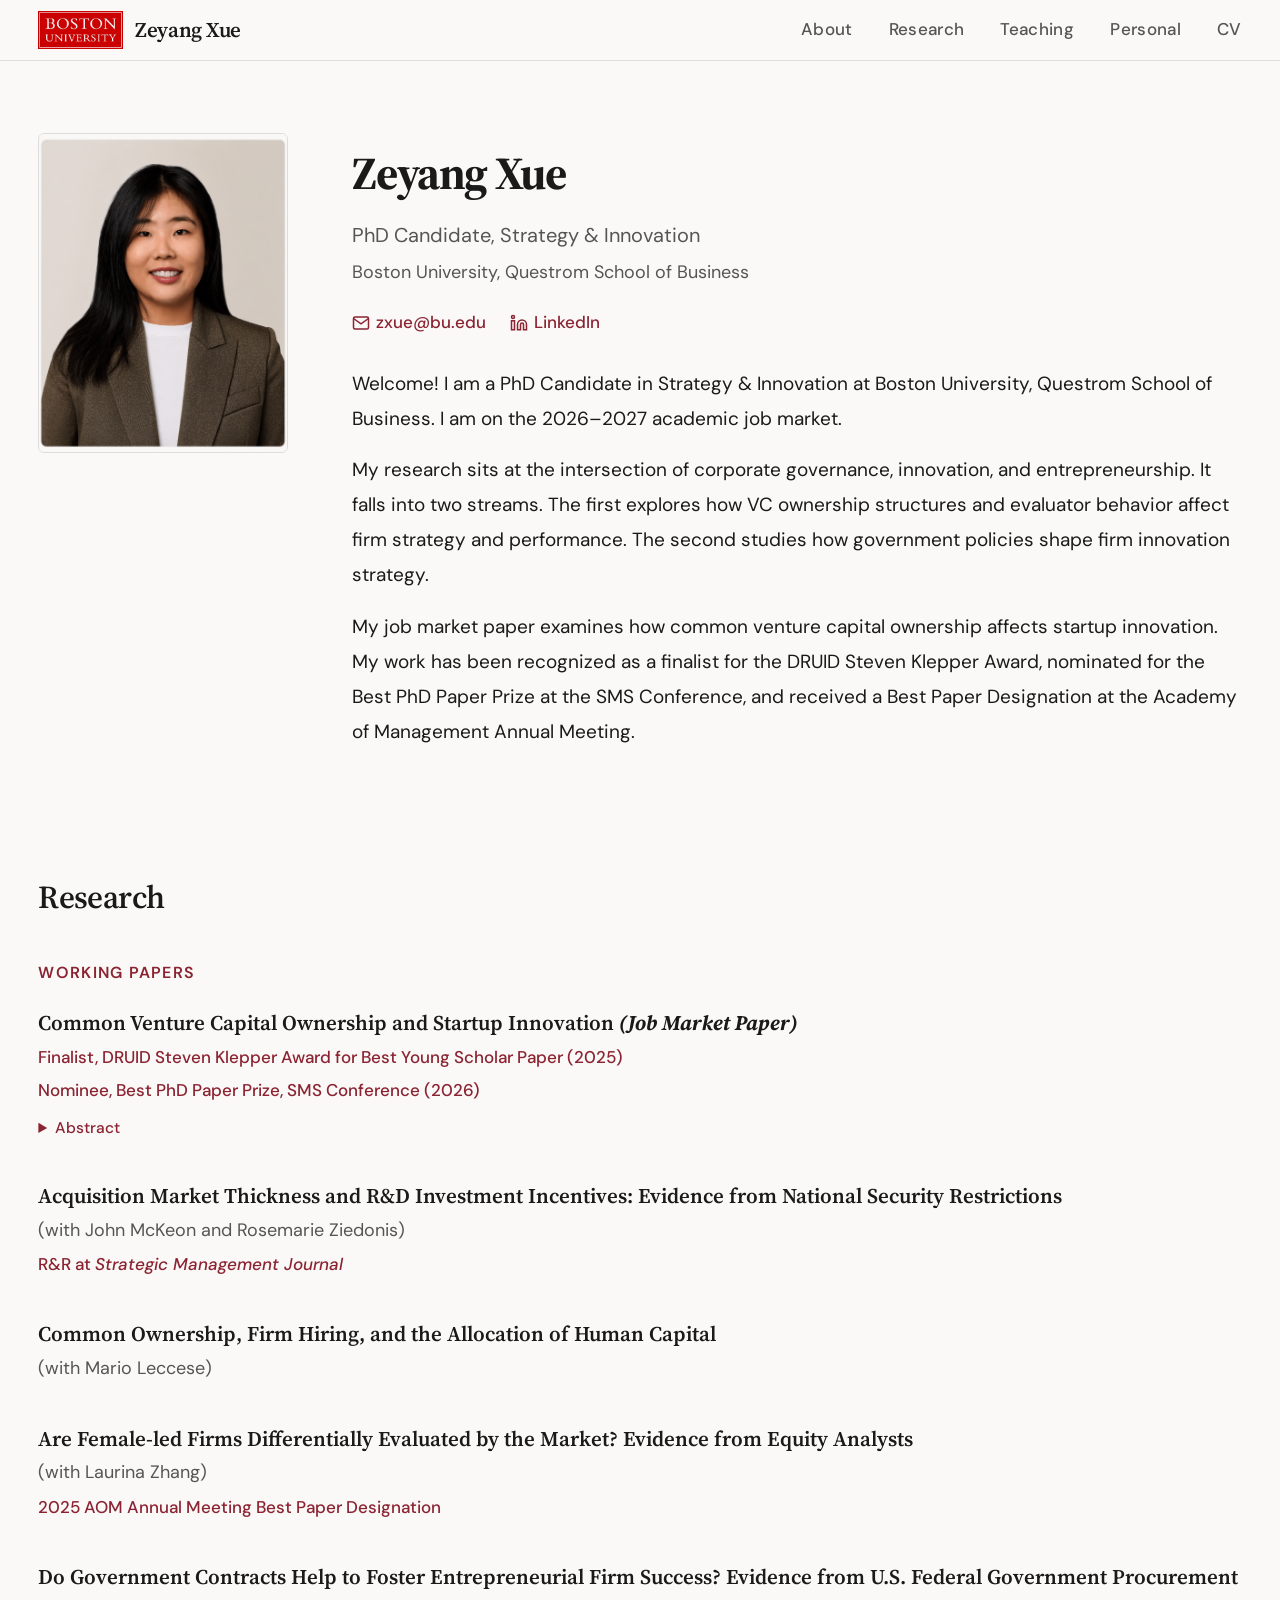
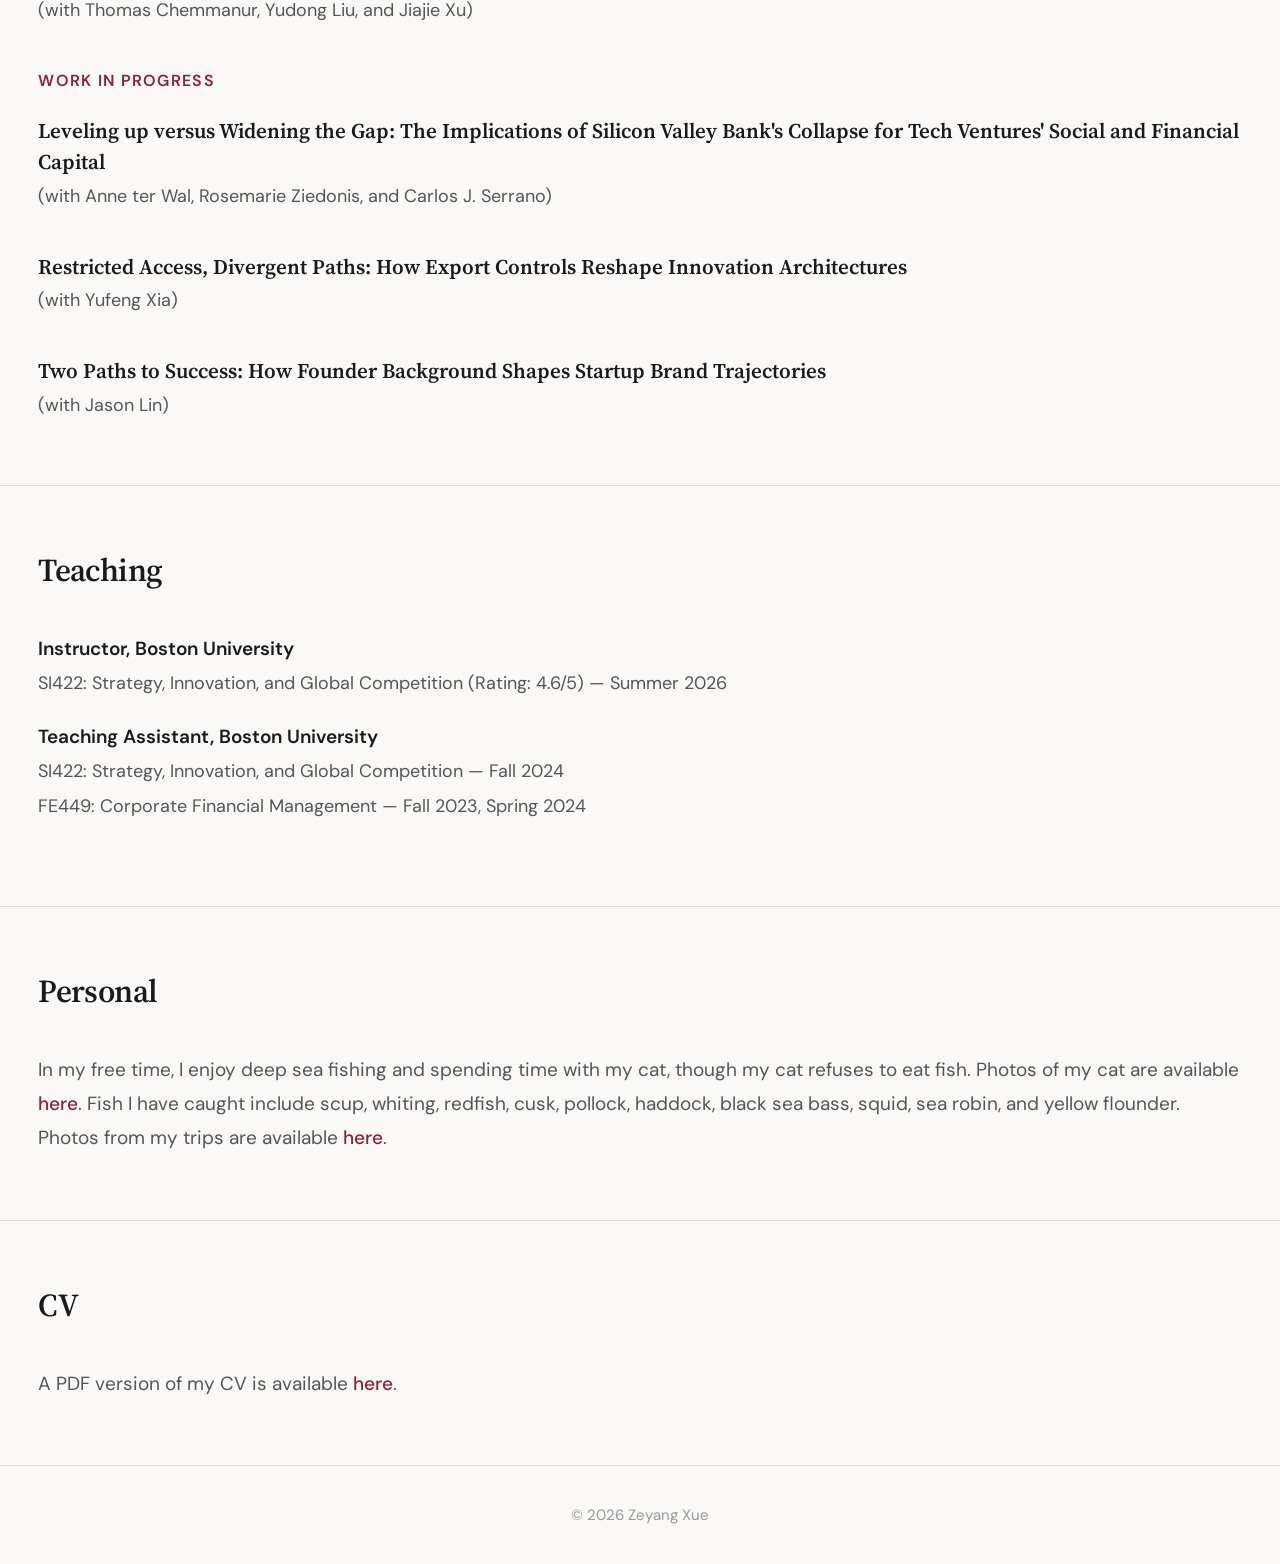
==== index.html @ 34f3e6b2 "Update index.html" ====
<!DOCTYPE html>
<html lang="en">
<head>
  <meta charset="UTF-8" />
  <meta name="viewport" content="width=device-width, initial-scale=1.0" />
  <meta name="description" content="Zeyang Xue — PhD Candidate in Strategy and Innovation at Boston University. Research on venture capital, innovation, and entrepreneurship.">
  <meta name="keywords" content="Zeyang Xue, Boston University, Questrom, strategy, innovation, venture capital">
  <title>Zeyang Xue</title>

  <link rel="preconnect" href="https://fonts.googleapis.com" />
  <link rel="preconnect" href="https://fonts.gstatic.com" crossorigin />
  <link href="https://fonts.googleapis.com/css2?family=Source+Serif+4:ital,opsz,wght@0,8..60,300;0,8..60,400;0,8..60,600;0,8..60,700;1,8..60,400&family=DM+Sans:wght@400;500;600&display=swap" rel="stylesheet" />

  <style>
    :root {
      --bg: #faf9f7;
      --bg-alt: #f0eeeb;
      --text: #1a1a1a;
      --text-secondary: #555;
      --accent: #8b2332;
      --accent-light: #a83a4a;
      --border: #ddd;
      --serif: 'Source Serif 4', 'Georgia', serif;
      --sans: 'DM Sans', 'Helvetica Neue', sans-serif;
      --max-w: 1280px;
      --content-pad: clamp(20px, 3vw, 40px);
      --nav-h: 60px;
    }

    *, *::before, *::after {
      margin: 0;
      padding: 0;
      box-sizing: border-box;
    }

    html {
      scroll-behavior: smooth;
      scroll-padding-top: calc(var(--nav-h) + 24px);
    }

    body {
      font-family: var(--sans);
      color: var(--text);
      background: var(--bg);
      line-height: 1.75;
      font-size: 19px;
      -webkit-font-smoothing: antialiased;
    }

    /* ── NAV ── */
    nav {
      position: sticky;
      top: 0;
      z-index: 100;
      background: var(--bg);
      border-bottom: 1px solid var(--border);
      backdrop-filter: blur(12px);
      -webkit-backdrop-filter: blur(12px);
    }

    .nav-inner {
      max-width: var(--max-w);
      margin: 0 auto;
      padding: 0 var(--content-pad);
      height: var(--nav-h);
      display: flex;
      align-items: center;
      justify-content: space-between;
    }

    .nav-name {
      font-family: var(--serif);
      font-weight: 600;
      font-size: 21px;
      color: var(--text);
      text-decoration: none;
      letter-spacing: -0.02em;
      display: flex;
      align-items: center;
      gap: 12px;
    }

    .nav-logo {
      height: 38px;
      width: auto;
      display: block;
    }

    .nav-links {
      display: flex;
      gap: 36px;
    }

    .nav-links a {
      text-decoration: none;
      color: var(--text-secondary);
      font-size: 17px;
      font-weight: 500;
      letter-spacing: 0.02em;
      transition: color 0.2s;
      position: relative;
    }

    .nav-links a::after {
      content: '';
      position: absolute;
      bottom: -4px;
      left: 0;
      width: 0;
      height: 1.5px;
      background: var(--accent);
      transition: width 0.25s ease;
    }

    .nav-links a:hover {
      color: var(--accent);
    }

    .nav-links a:hover::after {
      width: 100%;
    }

    .hamburger {
      display: none;
      background: none;
      border: none;
      cursor: pointer;
      padding: 4px;
    }

    .hamburger span {
      display: block;
      width: 24px;
      height: 2px;
      background: var(--text);
      margin: 5px 0;
      transition: 0.3s;
    }

    /* ── HERO / ABOUT ── */
    .hero {
      max-width: var(--max-w);
      margin: 0 auto;
      padding: 72px var(--content-pad) 64px;
      display: flex;
      gap: 64px;
      align-items: flex-start;
    }

    .hero-photo {
      flex-shrink: 0;
      width: 250px;
      height: 320px;
      border-radius: 6px;
      background: var(--bg-alt);
      overflow: hidden;
      border: 1px solid var(--border);
      display: flex;
      align-items: center;
      justify-content: center;
    }

    .hero-photo img {
      width: 100%;
      height: 100%;
      object-fit: cover;
    }

    .hero-info {
      flex: 1;
    }

    .hero-info h1 {
      font-family: var(--serif);
      font-size: 46px;
      font-weight: 700;
      letter-spacing: -0.03em;
      margin-bottom: 4px;
      color: var(--text);
    }

    .hero-info .subtitle {
      font-size: 20px;
      color: var(--text-secondary);
      margin-bottom: 4px;
    }

    .hero-info .affiliation {
      font-size: 18px;
      color: var(--text-secondary);
      margin-bottom: 20px;
    }

    .hero-links {
      display: flex;
      gap: 24px;
      margin-bottom: 28px;
      flex-wrap: wrap;
    }

    .hero-links a {
      font-size: 17px;
      color: var(--accent);
      text-decoration: none;
      font-weight: 500;
      display: flex;
      align-items: center;
      gap: 6px;
      transition: color 0.2s;
    }

    .hero-links a:hover {
      color: var(--accent-light);
      text-decoration: underline;
    }

    .hero-links .link-icon {
      width: 18px;
      height: 18px;
      stroke: currentColor;
      fill: none;
      stroke-width: 2;
    }

    .bio {
      font-size: 19px;
      line-height: 1.85;
      max-width: 900px;
      color: var(--text);
    }

    .bio p + p {
      margin-top: 16px;
    }

    /* ── SECTIONS ── */
    .section {
      max-width: var(--max-w);
      margin: 0 auto;
      padding: 56px var(--content-pad) 64px;
    }

    .section + .section {
      border-top: 1px solid var(--border);
    }

    .section-title {
      font-family: var(--serif);
      font-size: 32px;
      font-weight: 600;
      letter-spacing: -0.02em;
      margin-bottom: 34px;
      color: var(--text);
    }

    /* ── RESEARCH ── */
    .paper-category {
      font-size: 16px;
      font-weight: 600;
      text-transform: uppercase;
      letter-spacing: 0.08em;
      color: var(--accent);
      margin-bottom: 20px;
      margin-top: 40px;
    }

    .paper-category:first-of-type {
      margin-top: 0;
    }

    .paper {
      margin-bottom: 2.4rem; /* This adds space between papers */
      padding-left: 0;
    }

    .paper:last-child {
      margin-bottom: 0;
    }

    .paper-title {
      font-family: var(--serif);
      font-size: 21px;
      font-weight: 600;
      line-height: 1.5;
      color: var(--text);
    }

    .paper-title a {
      color: var(--text);
      text-decoration: none;
      border-bottom: 1px solid transparent;
      transition: border-color 0.2s, color 0.2s;
    }

    .paper-title a:hover {
      color: var(--accent);
      border-bottom-color: var(--accent);
    }

    .paper-venue {
      font-size: 18px;
      color: var(--text-secondary);
      margin-top: 4px;
      font-style: italic;
    }

    .paper-coauthors {
      font-size: 18px;
      color: var(--text-secondary);
      margin-top: 3px;
    }

    .paper-awards {
      font-size: 17px;
      color: var(--accent);
      font-weight: 500;
      margin-top: 4px;
    }

    .paper-abstract {
      font-size: 18px;
      color: var(--text-secondary);
      margin-top: 10px;
      line-height: 1.65;
    }

    .paper-abstract summary {
      cursor: pointer;
      font-size: 15.5px;
      color: var(--accent);
      font-weight: 500;
      user-select: none;
    }

    .paper-abstract summary:hover {
      text-decoration: underline;
    }

    .paper-abstract p {
      margin-top: 8px;
    }

    /* ── TEACHING ── */
    .teaching-item {
      margin-bottom: 20px;
    }

    .teaching-item .course-name {
      font-weight: 600;
      font-size: 19px;
    }

    .teaching-item .course-detail {
      font-size: 18px;
      color: var(--text-secondary);
      margin-top: 3px;
    }

    /* ── CV ── */
    .cv-note {
      font-size: 19px;
      color: var(--text-secondary);
      line-height: 1.8;
    }

    .cv-note a {
      color: var(--accent);
      font-weight: 500;
      text-decoration: none;
    }

    .cv-note a:hover {
      text-decoration: underline;
    }

    /* ── FOOTER ── */
    footer {
      max-width: var(--max-w);
      margin: 0 auto;
      padding: 36px var(--content-pad);
      border-top: 1px solid var(--border);
      font-size: 15px;
      color: #999;
      text-align: center;
    }

    @media (max-width: 900px) {
      .hero {
        gap: 36px;
        padding-top: 56px;
      }

      .hero-info h1 {
        font-size: 38px;
      }

      .bio {
        max-width: none;
      }
    }

    /* ── RESPONSIVE ── */
    @media (max-width: 640px) {
      .hero {
        flex-direction: column;
        align-items: center;
        text-align: center;
        gap: 28px;
        padding: 40px 20px 44px;
      }

      .hero-photo {
        width: 180px;
        height: 225px;
      }

      .hero-info {
        width: 100%;
        text-align: left;
      }

      .bio {
        text-align: left;
      }

      .hero-links {
        justify-content: flex-start;
      }

      .hero-info h1 {
        font-size: 32px;
      }

      .nav-links {
        display: none;
      }

      .nav-links.open {
        display: flex;
        flex-direction: column;
        position: absolute;
        top: var(--nav-h);
        left: 0;
        right: 0;
        background: var(--bg);
        border-bottom: 1px solid var(--border);
        padding: 18px 20px;
        gap: 14px;
      }

      .hamburger {
        display: block;
      }
    }
  </style>
</head>

<body>

<!-- NAV -->
<nav>
  <div class="nav-inner">
    <a href="#about" class="nav-name">
      <img src="bu-logo.png" alt="Boston University" class="nav-logo" />
      Zeyang Xue
    </a>

    <div class="nav-links" id="navLinks">
      <a href="#about">About</a>
      <a href="#research">Research</a>
      <a href="#teaching">Teaching</a>
      <a href="#personal">Personal</a>
      <a href="#cv">CV</a>
    </div>

    <button class="hamburger" id="hamburger" aria-label="Menu">
      <span></span>
      <span></span>
      <span></span>
    </button>
  </div>
</nav>

<!-- ABOUT -->
<section class="hero" id="about">
  <div class="hero-photo">
    <img src="assets/photo.png" alt="Zeyang Xue" />
  </div>

  <div class="hero-info">
    <h1>Zeyang Xue</h1>
    <div class="subtitle">PhD Candidate, Strategy &amp; Innovation</div>
    <div class="affiliation">Boston University, Questrom School of Business</div>

    <div class="hero-links">
      <a href="mailto:zxue@bu.edu">
        <svg class="link-icon" viewBox="0 0 24 24">
          <path d="M4 4h16c1.1 0 2 .9 2 2v12c0 1.1-.9 2-2 2H4c-1.1 0-2-.9-2-2V6c0-1.1.9-2 2-2z"/>
          <polyline points="22,6 12,13 2,6"/>
        </svg>
        zxue@bu.edu
      </a>

      <a href="https://www.linkedin.com/in/zeyang-xue-55abb1175/" target="_blank" rel="noopener">
        <svg class="link-icon" viewBox="0 0 24 24">
          <path d="M16 8a6 6 0 0 1 6 6v7h-4v-7a2 2 0 0 0-4 0v7h-4v-7a6 6 0 0 1 6-6z"/>
          <rect x="2" y="9" width="4" height="12"/>
          <circle cx="4" cy="4" r="2"/>
        </svg>
        LinkedIn
      </a>
    </div>

    <div class="bio">
      <p>
        Welcome! I am a PhD Candidate in Strategy &amp; Innovation at Boston University, Questrom School of Business.
        I am on the 2026&ndash;2027 academic job market.
      </p>

      <p>
        My research sits at the intersection of corporate governance, innovation, and entrepreneurship. It falls into
        two streams. The first explores how VC ownership structures and evaluator behavior affect firm strategy and performance. The second studies
        how government policies shape firm innovation strategy.
      </p>

      <p>
        My job market paper examines how common venture capital ownership affects startup innovation. My work has been recognized as a finalist for the DRUID Steven Klepper Award, 
        nominated for the Best PhD Paper Prize at the SMS Conference, and received a Best Paper Designation at the Academy of Management Annual Meeting.
      </p>

    </div>
  </div>
</section>

<!-- RESEARCH -->
<section class="section" id="research">
  <h2 class="section-title">Research</h2>

  <div class="paper-category">Working Papers</div>

  <div class="paper">
    <div class="paper-title">
      Common Venture Capital Ownership and Startup Innovation <strong><em>(Job Market Paper)</em></strong>
    </div>

    <div class="paper-awards">
      Finalist, DRUID Steven Klepper Award for Best Young Scholar Paper (2025)
    </div>

    <div class="paper-awards">
      Nominee, Best PhD Paper Prize, SMS Conference (2026)
    </div>

    <div class="paper-abstract">
      <details>
        <summary>Abstract</summary>
        <p>
          Common venture capital (VC) ownership, in which a startup shares a VC investor with rival startups, has become increasingly prevalent. From a startup's perspective, common VC ownership can increase innovation by brokering resources, offering guidance, and facilitating the sharing of technical know-how across rivals. On the other hand, it may dampen innovation when startups must divert resources and entrepreneurial attention toward preventing information leakage rather than advancing innovation. I examine how startups navigate common VC ownership and how it shapes their innovation outcomes. To measure common VC ownership, I construct a novel measure that captures the extent of common VC exposure by using startups' technological and product market proximity. Using the staggered adoption of Corporate Opportunity Waivers as an instrumental variable for common VC ownership, I find that common VC ownership increases startup innovation, measured by patent output and quality. Moreover, startups under common VC ownership develop more similar technologies and exchange more patent citations with rivals. The positive effect on innovation is stronger when startups have high technological proximity or operate in industries with strong IP protection, but is attenuated when startups have high product market proximity or when the common VC investor is co-located with a rival. These findings illuminate how startups can leverage common VC ownership to advance innovation and highlight the governance tradeoffs involved in managing knowledge flows across related but independent organizations.
        </p>
      </details>
    </div>
  </div>

  <div class="paper">
    <div class="paper-title">
      Acquisition Market Thickness and R&amp;D Investment Incentives: Evidence from National Security Restrictions
    </div>
    <div class="paper-coauthors">(with John McKeon and Rosemarie Ziedonis)</div>
    <div class="paper-awards">R&amp;R at <em>Strategic Management Journal</em></div>
  </div>

  <div class="paper">
    <div class="paper-title">
      Common Ownership, Firm Hiring, and the Allocation of Human Capital
    </div>
    <div class="paper-coauthors">(with Mario Leccese)</div>
  </div>

  <div class="paper">
    <div class="paper-title">
      Are Female-led Firms Differentially Evaluated by the Market? Evidence from Equity Analysts
    </div>
    <div class="paper-coauthors">(with Laurina Zhang)</div>
    <div class="paper-awards">2025 AOM Annual Meeting Best Paper Designation</div>
  </div>

  <div class="paper">
    <div class="paper-title">
      Do Government Contracts Help to Foster Entrepreneurial Firm Success? Evidence from U.S. Federal Government Procurement
    </div>
    <div class="paper-coauthors">(with Thomas Chemmanur, Yudong Liu, and Jiajie Xu)</div>
  </div>

  <div class="paper-category">Work in Progress</div>

  <div class="paper">
    <div class="paper-title">
      Leveling up versus Widening the Gap: The Implications of Silicon Valley Bank's Collapse for Tech Ventures' Social and Financial Capital
    </div>
    <div class="paper-coauthors">(with Anne ter Wal, Rosemarie Ziedonis, and Carlos J. Serrano)</div>
  </div>

  <div class="paper">
    <div class="paper-title">
      Restricted Access, Divergent Paths: How Export Controls Reshape Innovation Architectures
    </div>
    <div class="paper-coauthors">(with Yufeng Xia)</div>
  </div>

  <div class="paper">
    <div class="paper-title">
      Two Paths to Success: How Founder Background Shapes Startup Brand Trajectories
    </div>
    <div class="paper-coauthors">(with Jason Lin)</div>
  </div>
</section>

<!-- TEACHING -->
<section class="section" id="teaching">
  <h2 class="section-title">Teaching</h2>

  <div class="teaching-item">
    <div class="course-name">Instructor, Boston University</div>
    <div class="course-detail">SI422: Strategy, Innovation, and Global Competition (Rating: 4.6/5) &mdash; Summer 2026</div>
  </div>

  <div class="teaching-item">
    <div class="course-name">Teaching Assistant, Boston University</div>
    <div class="course-detail">SI422: Strategy, Innovation, and Global Competition &mdash; Fall 2024</div>
    <div class="course-detail">FE449: Corporate Financial Management &mdash; Fall 2023, Spring 2024</div>
  </div>
</section>

<!-- PERSONAL -->
<section class="section" id="personal">
  <h2 class="section-title">Personal</h2>
  <p class="cv-note">
      In my free time, I enjoy deep sea fishing and spending time with my cat, though my cat refuses to eat fish. Photos of my cat are
    available <a href="https://www.dropbox.com/scl/fo/6ievquk23mcgldoxxexs7/AJ20_B0AMEtI6mY2mqwmj-g?rlkey=1yq5gdr9pxer3vbbxzcid6yx0&st=a0aueuc1&dl=0" target="_blank" rel="noopener">here</a>. Fish I have caught include scup, whiting, redfish, cusk, pollock,
    haddock, black sea bass, squid, sea robin, and yellow flounder. Photos from my trips are available <a href="https://www.dropbox.com/scl/fo/m7g95zv22vte8dal54jw1/AK_bNwlKEPSuT_WOQ_7Ku_A?rlkey=3tjymo9abrxxh8dyj6baaok5m&st=ez4dk2xa&dl=0" target="_blank" rel="noopener">here</a>.
  </p>
</section>
  
<!-- CV -->
<section class="section" id="cv">
  <h2 class="section-title">CV</h2>
  <p class="cv-note">
    A PDF version of my CV is available <a href="assets/cv.pdf" target="_blank">here</a>.
  </p>
</section>

<!-- FOOTER -->
<footer>
  &copy; 2026 Zeyang Xue
</footer>

<script>
  const hamburger = document.getElementById('hamburger');
  const navLinks = document.getElementById('navLinks');

  hamburger.addEventListener('click', () => {
    navLinks.classList.toggle('open');
  });

  navLinks.querySelectorAll('a').forEach(a => {
    a.addEventListener('click', () => {
      navLinks.classList.remove('open');
    });
  });
</script>

</body>
</html>
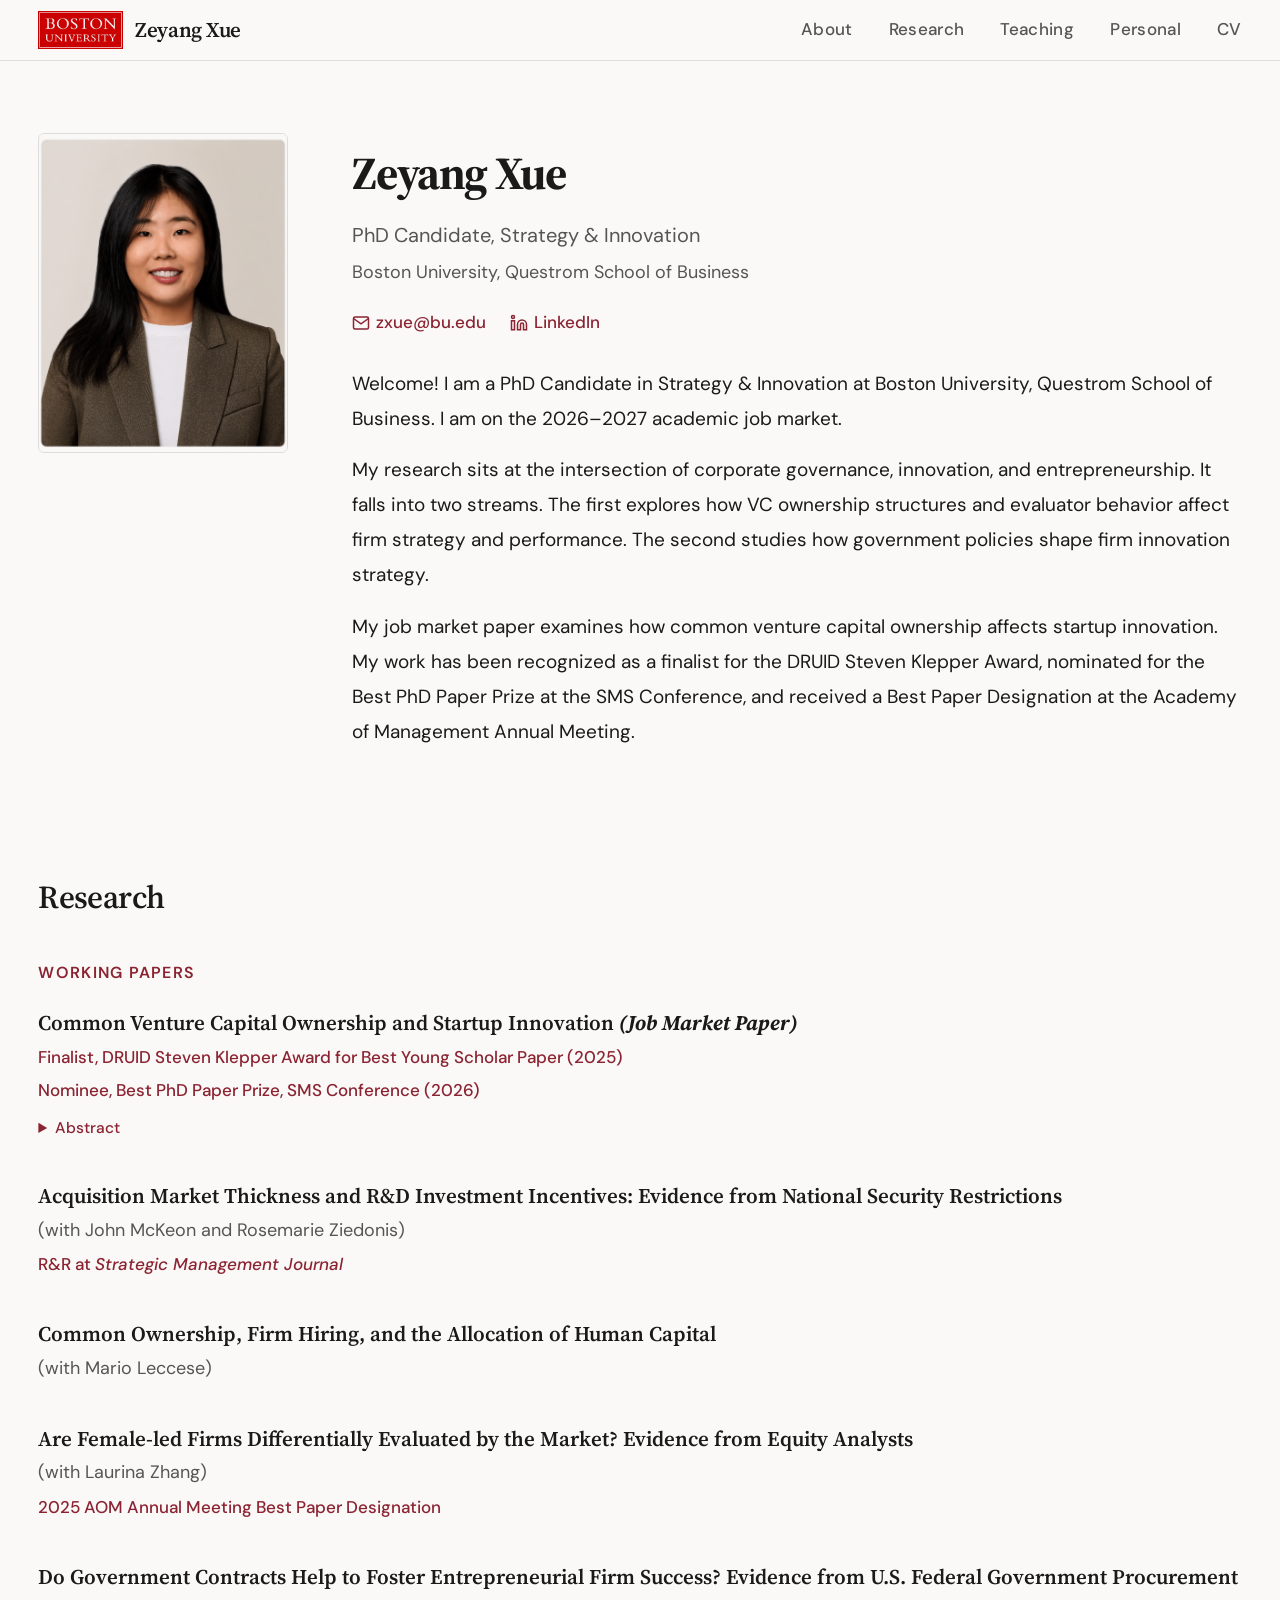
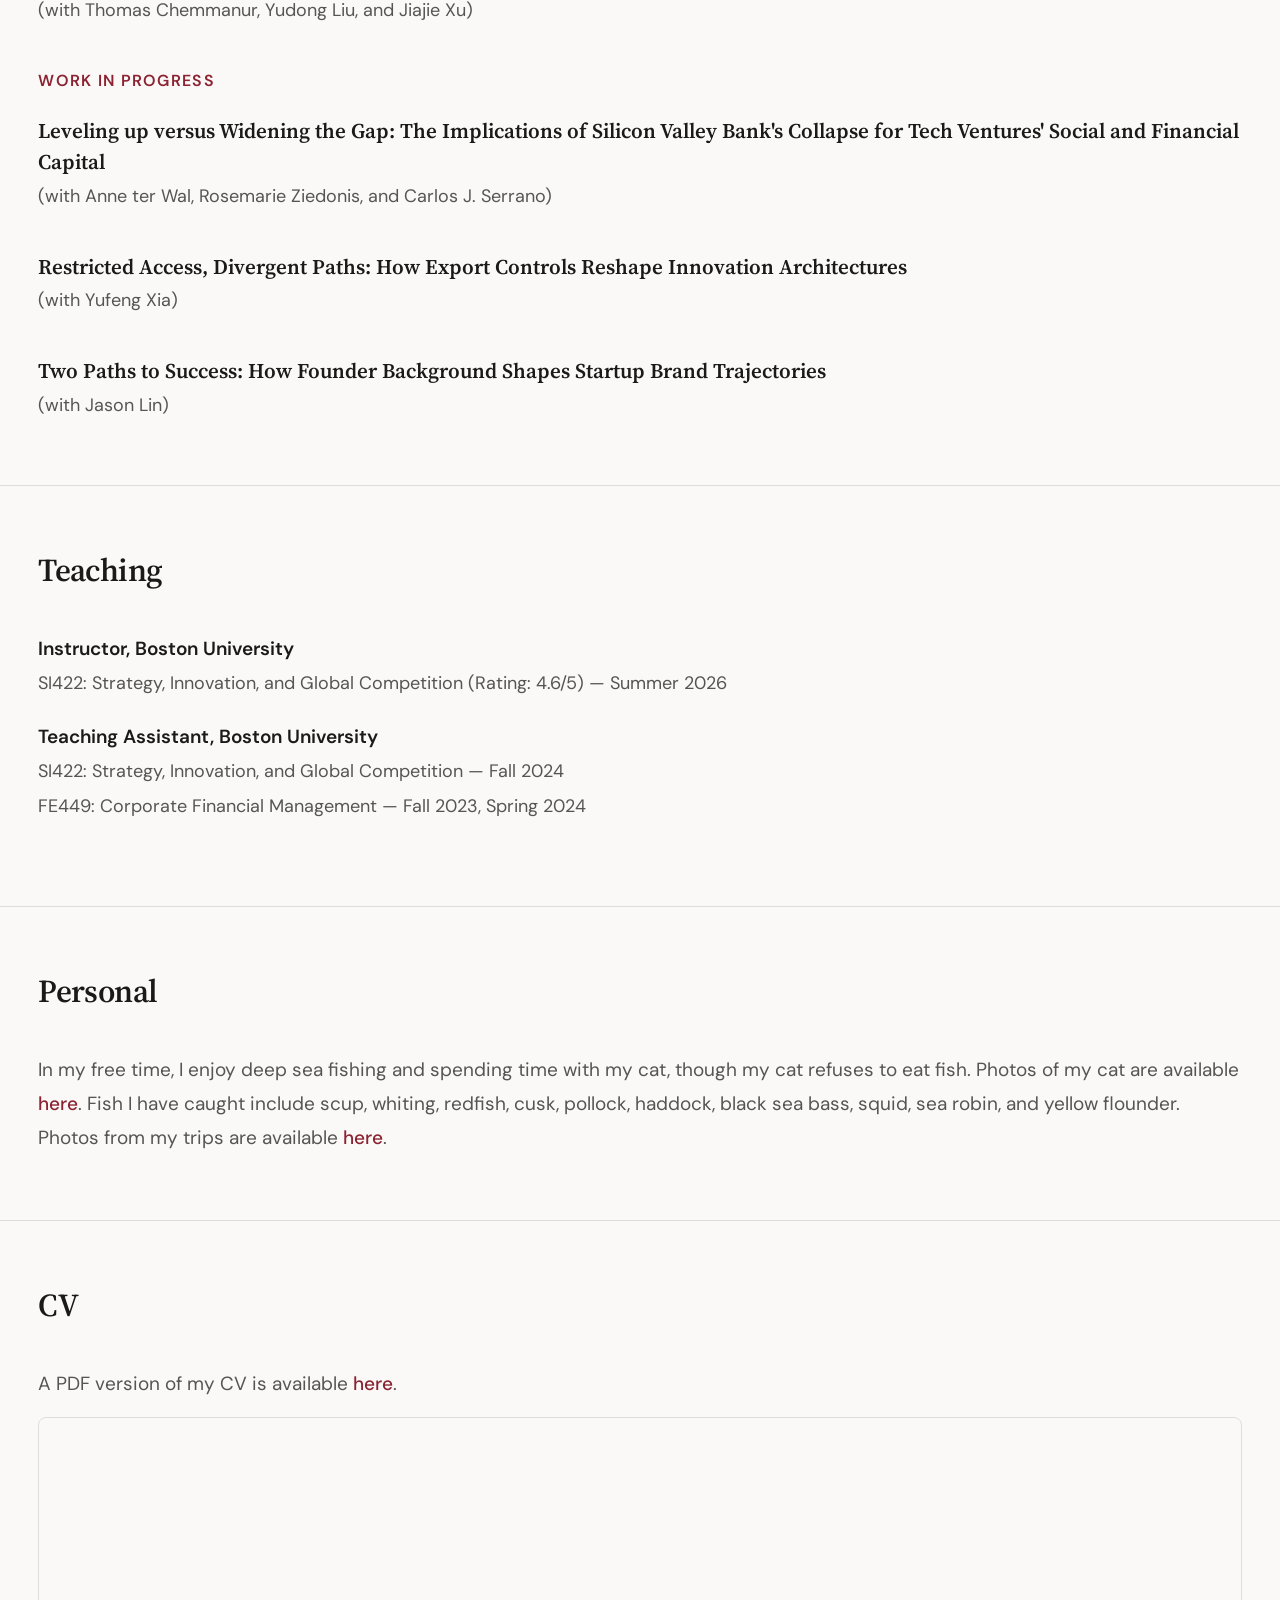
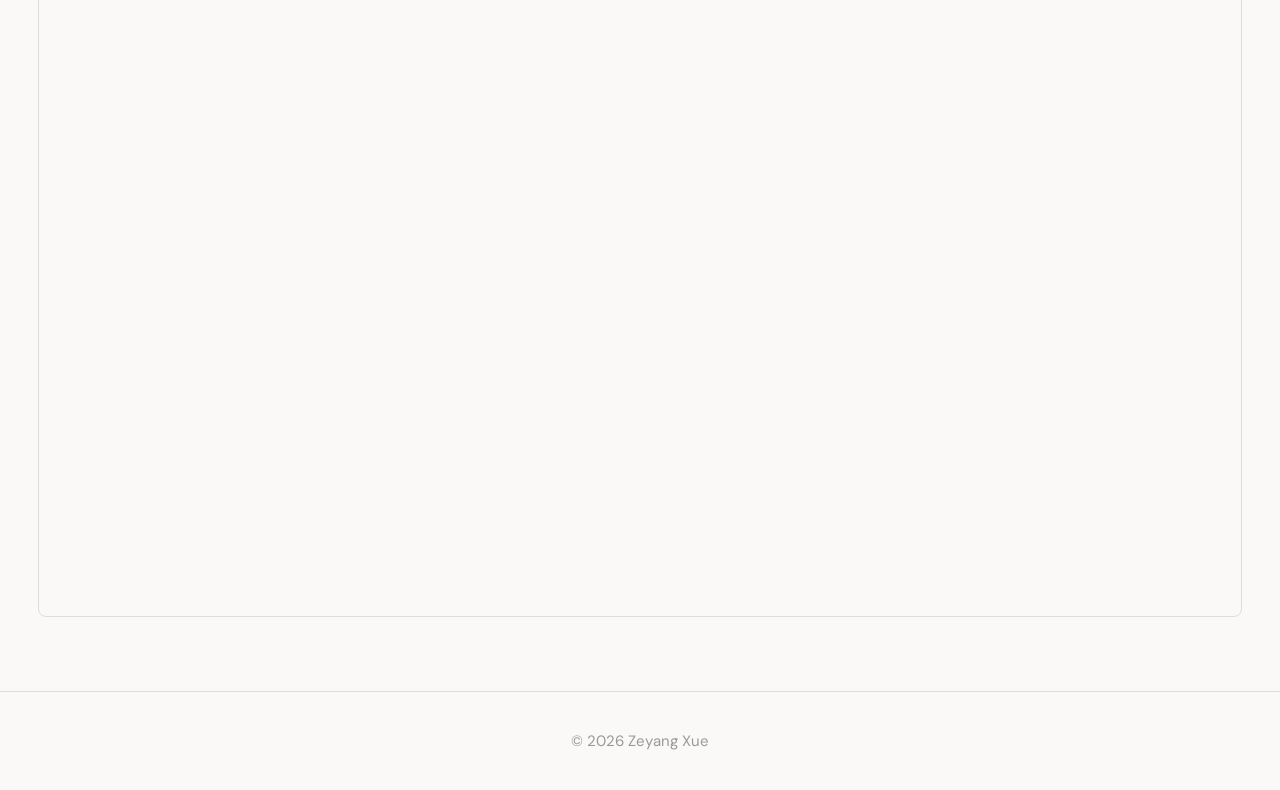
==== commit 7f753454: "Update index.html" ====
--- a/index.html
+++ b/index.html
@@ -640,14 +640,22 @@
     haddock, black sea bass, squid, sea robin, and yellow flounder. Photos from my trips are available <a href="https://www.dropbox.com/scl/fo/m7g95zv22vte8dal54jw1/AK_bNwlKEPSuT_WOQ_7Ku_A?rlkey=3tjymo9abrxxh8dyj6baaok5m&st=ez4dk2xa&dl=0" target="_blank" rel="noopener">here</a>.
   </p>
 </section>
-  
+
 <!-- CV -->
 <section class="section" id="cv">
   <h2 class="section-title">CV</h2>
   <p class="cv-note">
     A PDF version of my CV is available <a href="assets/cv.pdf" target="_blank">here</a>.
   </p>
+  <iframe src="https://drive.google.com/file/d/1HHT8MBDyYAJYNGJvV7pveYyepAh2CBI7/preview"
+          title="Zeyang Xue CV"
+          width="100%" height="800"
+          style="border: 1px solid var(--border); border-radius: 8px; margin-top: 16px;"
+          allow="autoplay">
+  </iframe>
 </section>
+
+
 
 <!-- FOOTER -->
 <footer>
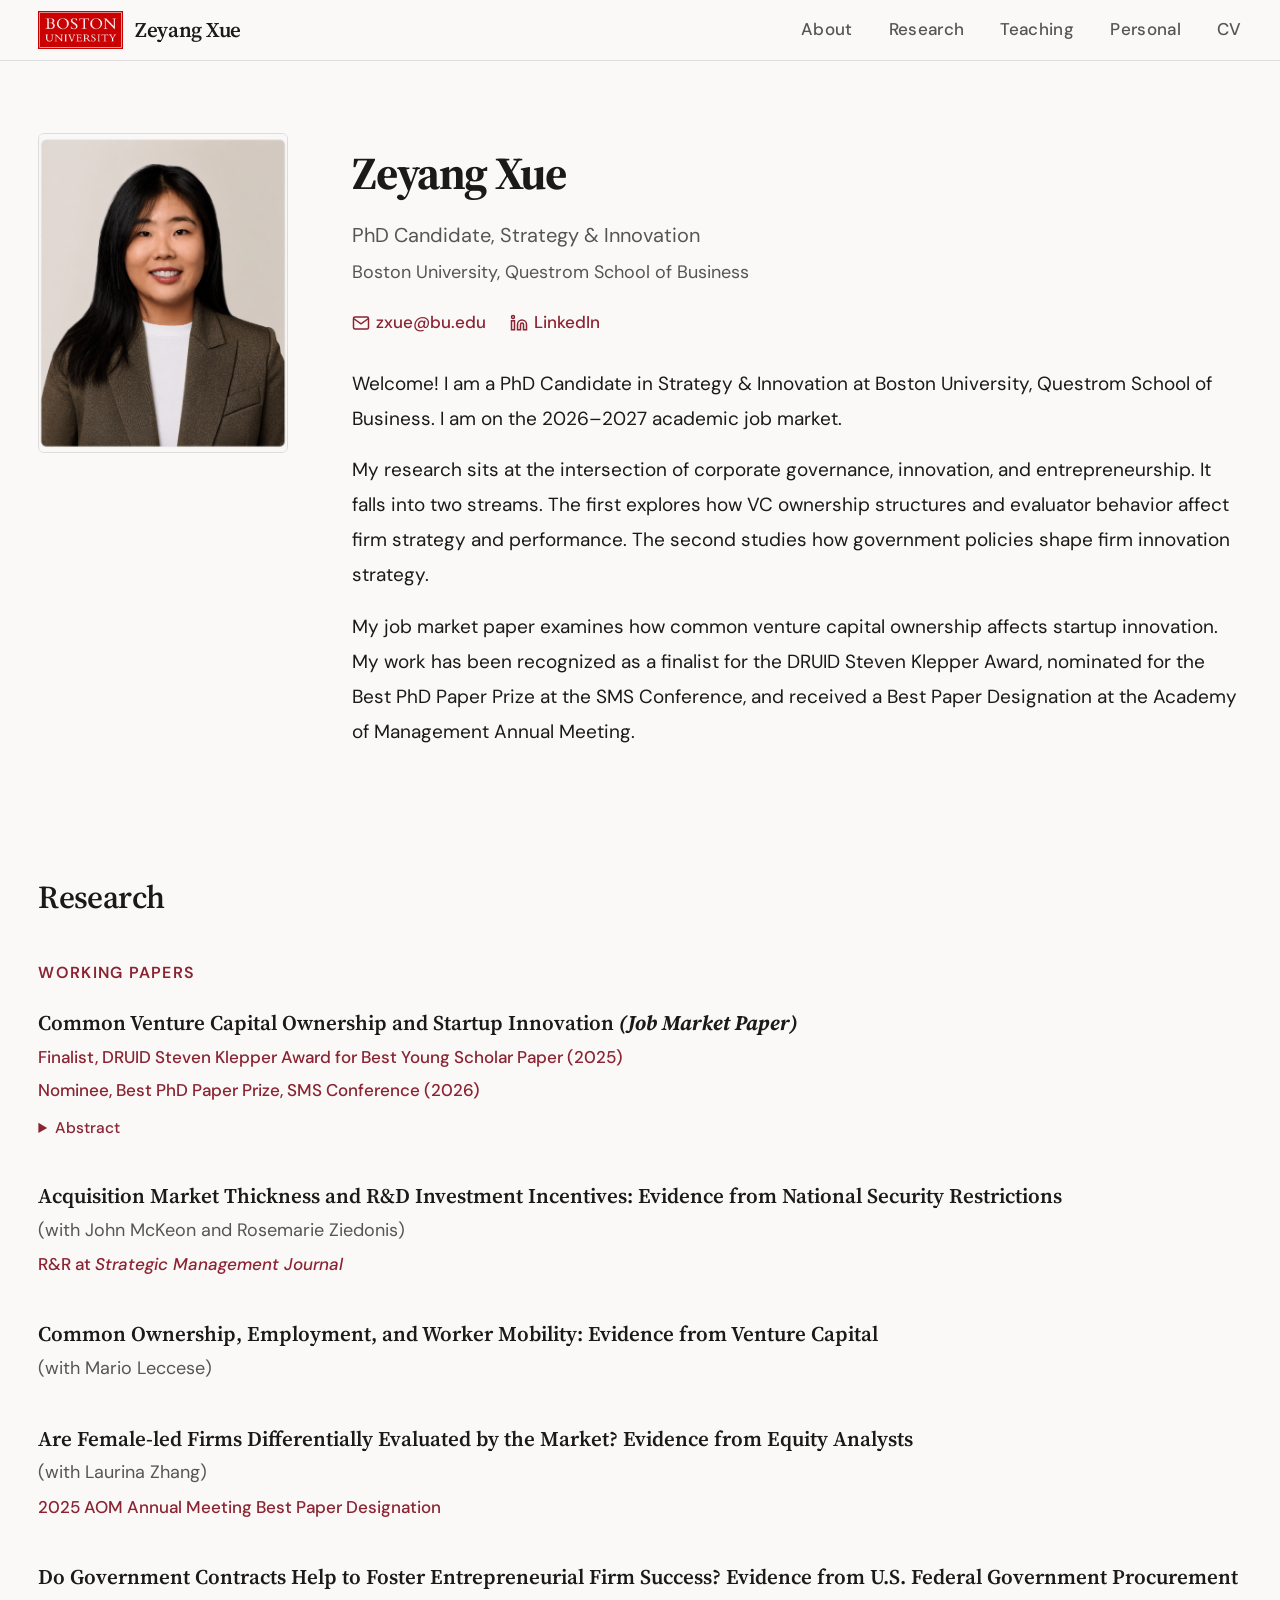
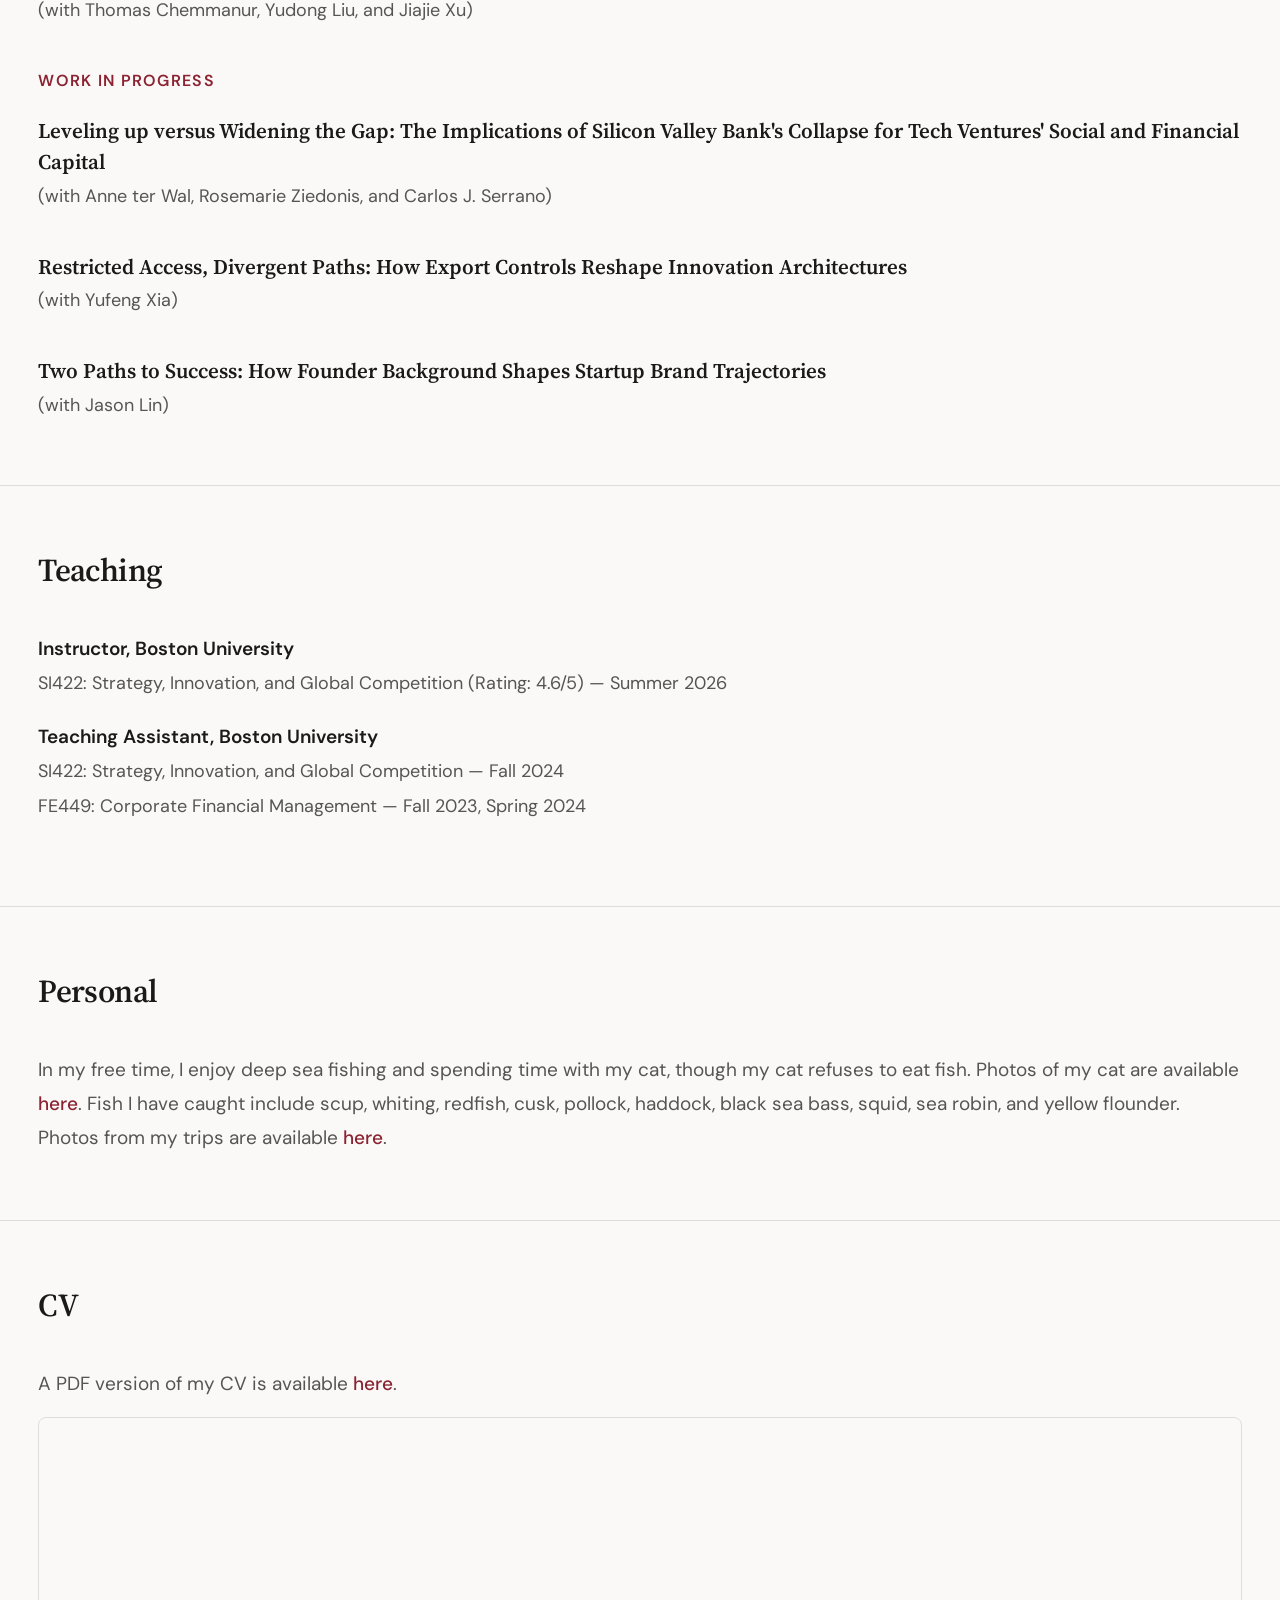
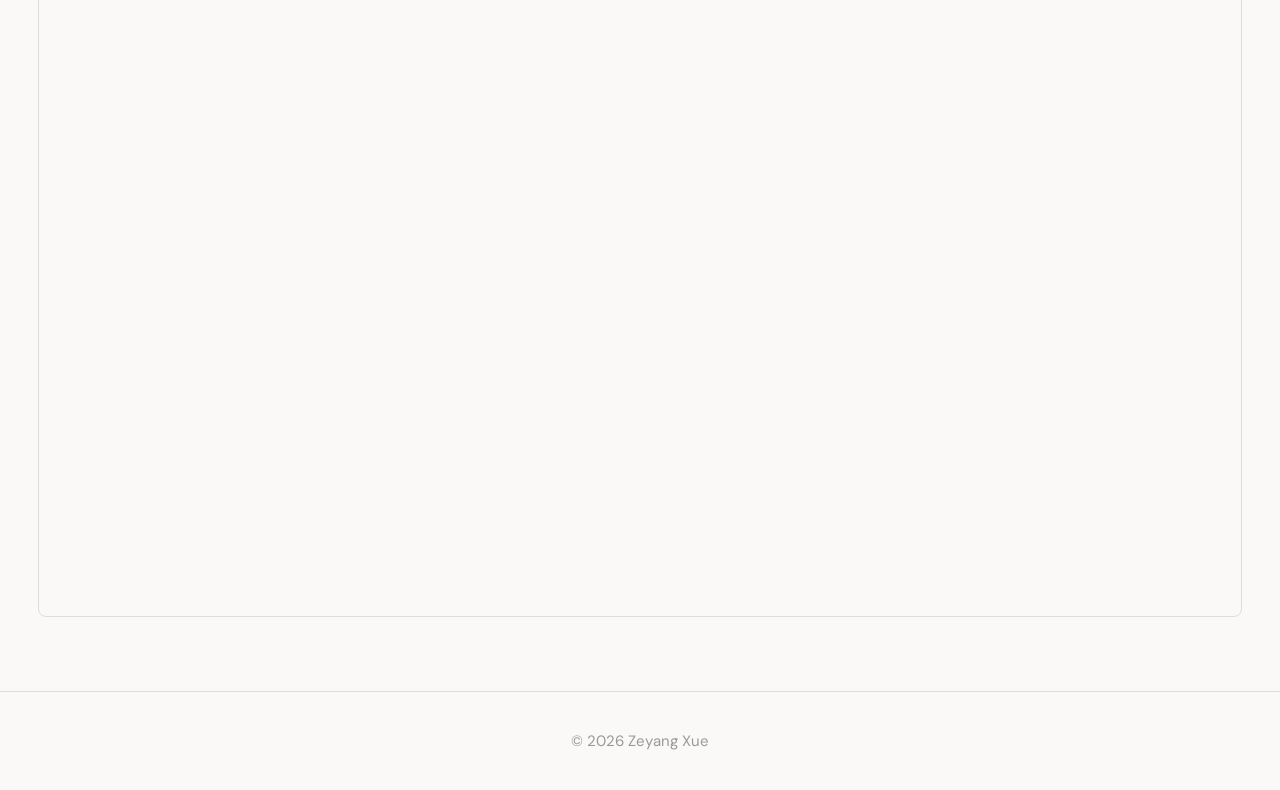
==== commit 4c567f4a: "Update index.html" ====
--- a/index.html
+++ b/index.html
@@ -571,7 +571,7 @@
 
   <div class="paper">
     <div class="paper-title">
-      Common Ownership, Firm Hiring, and the Allocation of Human Capital
+      Common Ownership, Employment, and Worker Mobility: Evidence from Venture Capital
     </div>
     <div class="paper-coauthors">(with Mario Leccese)</div>
   </div>
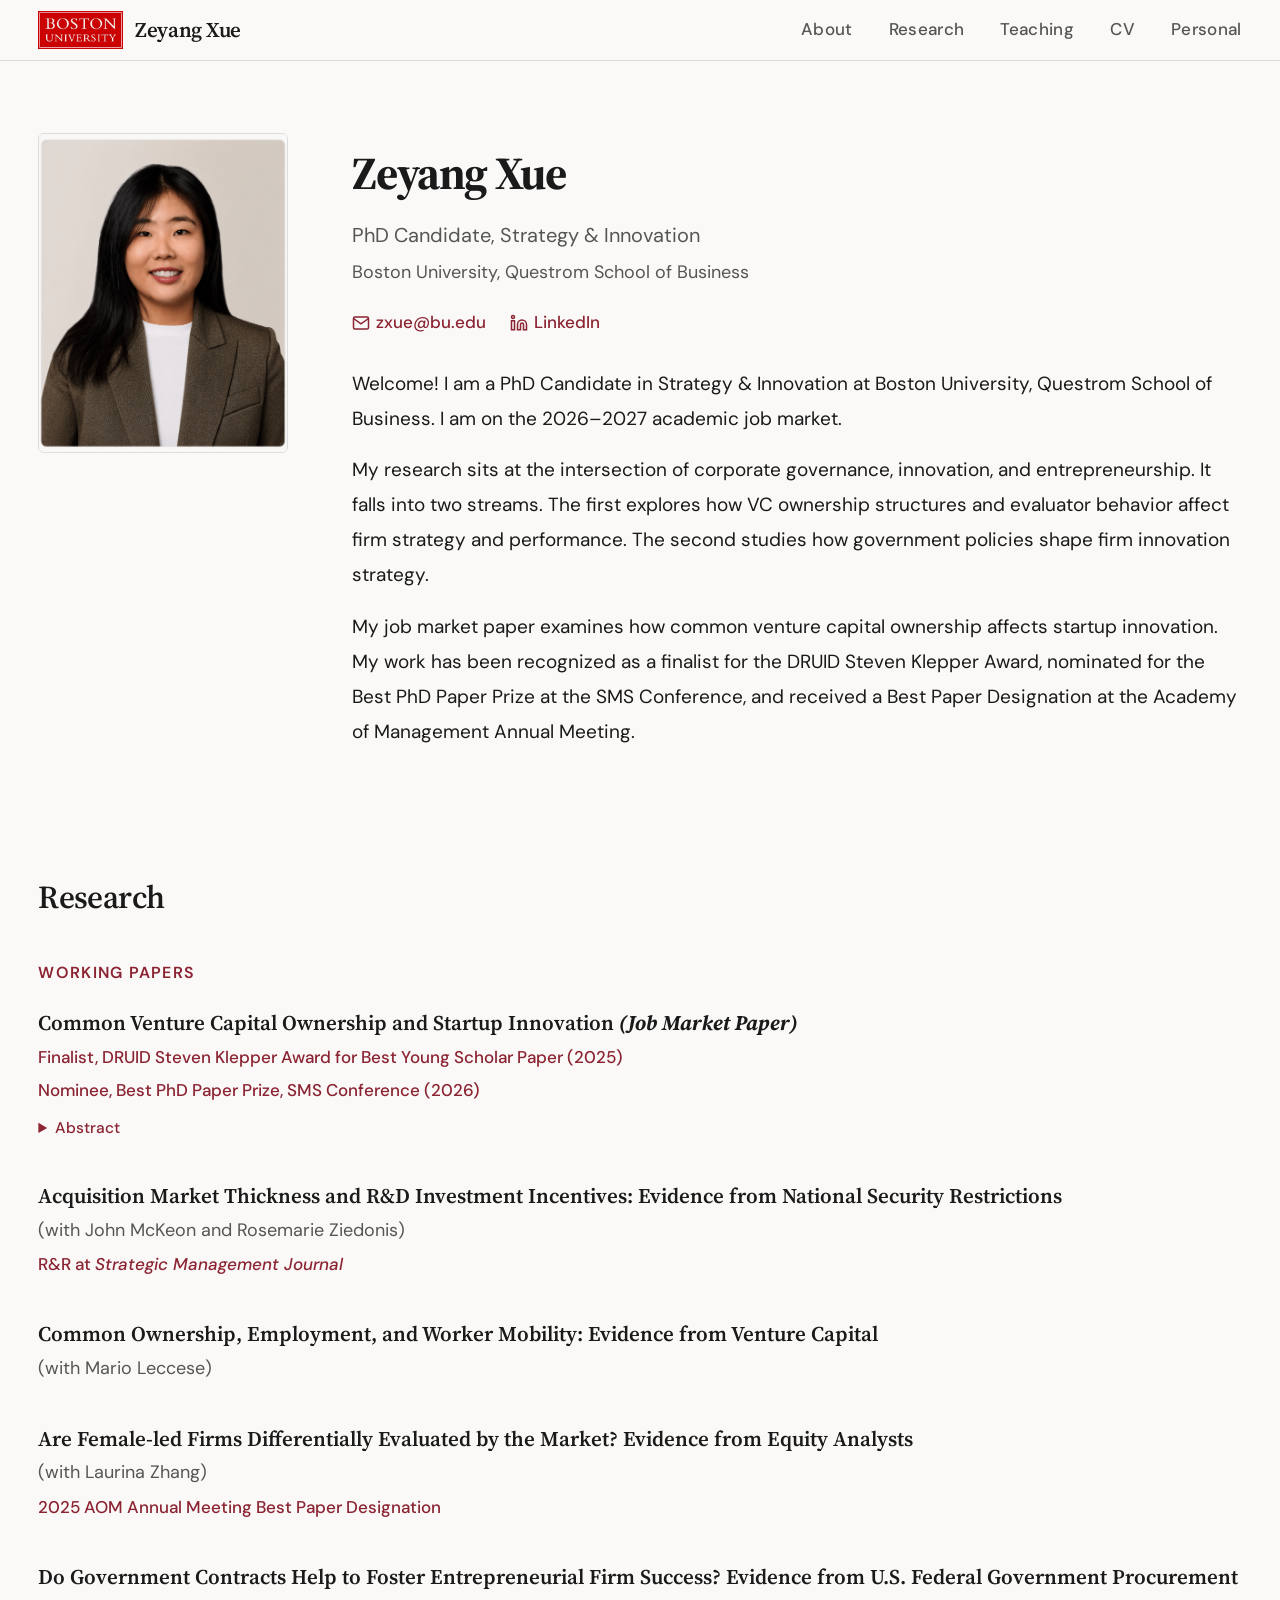
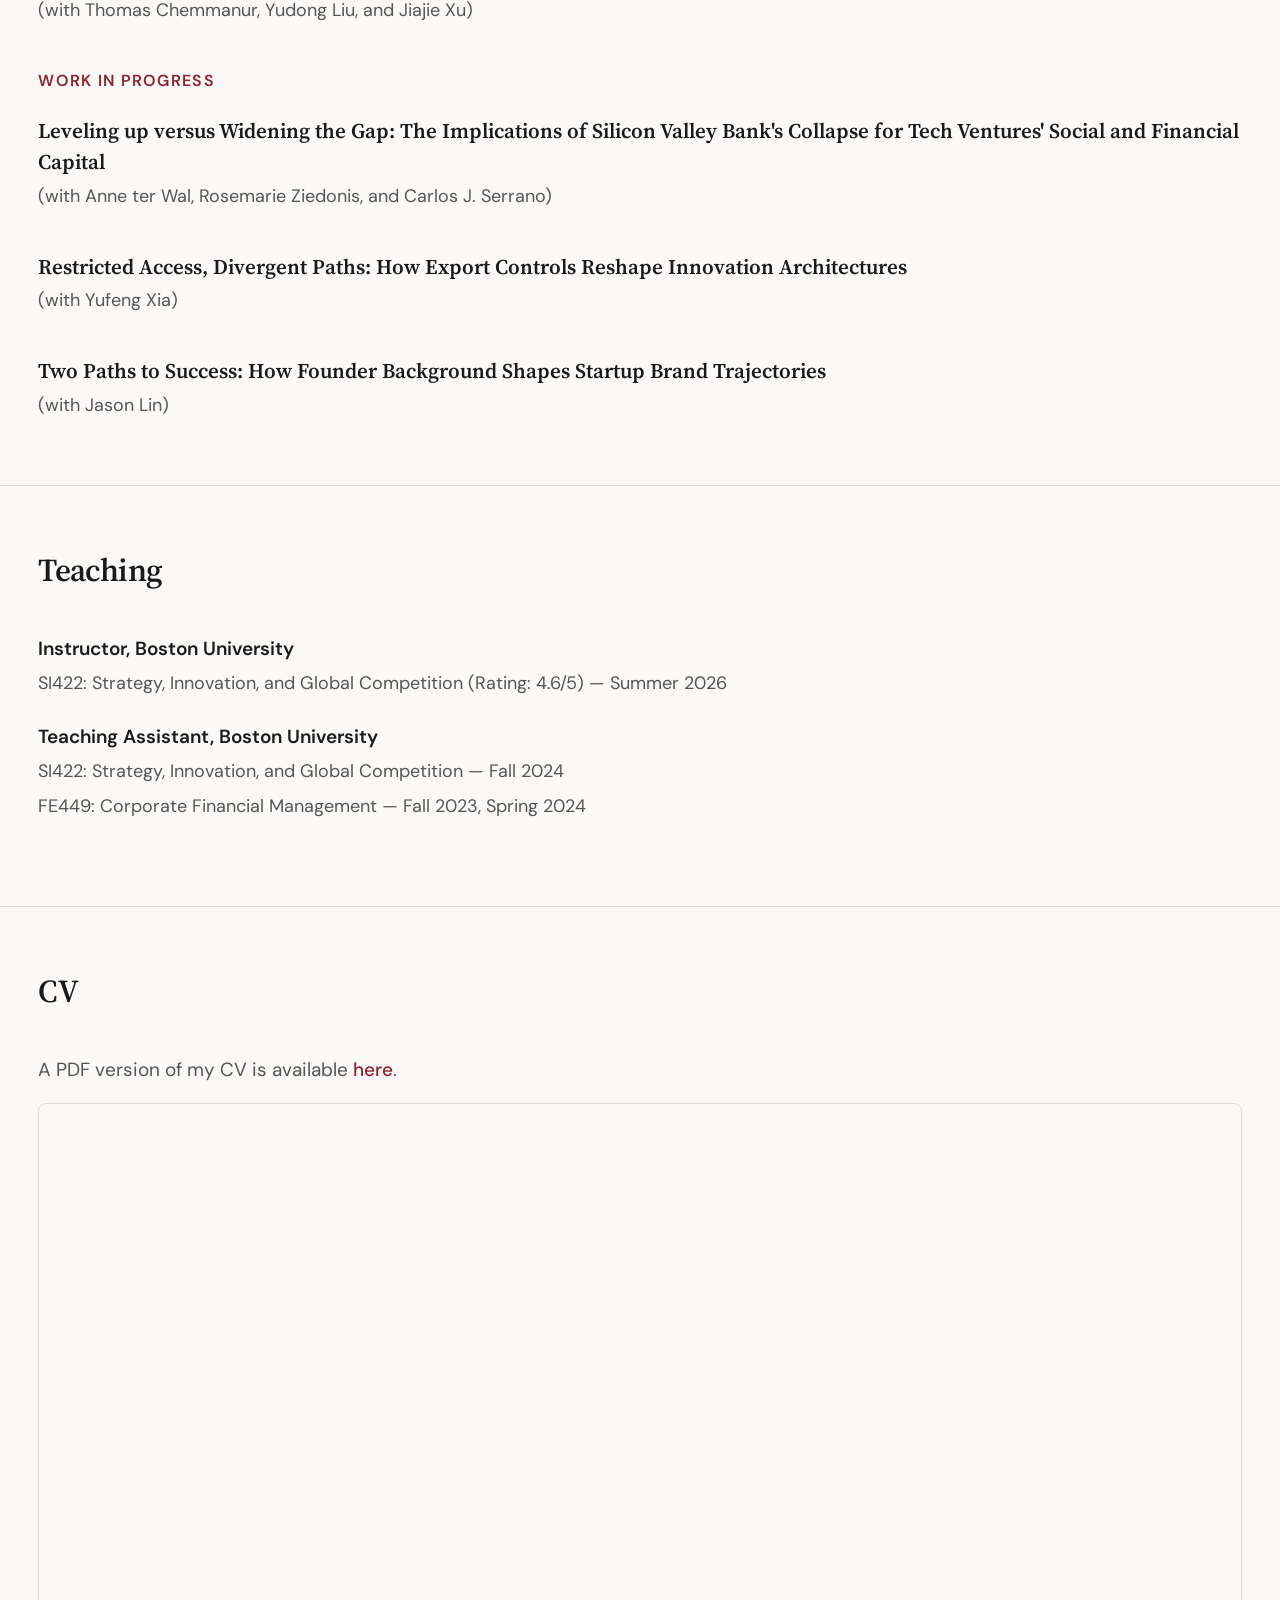
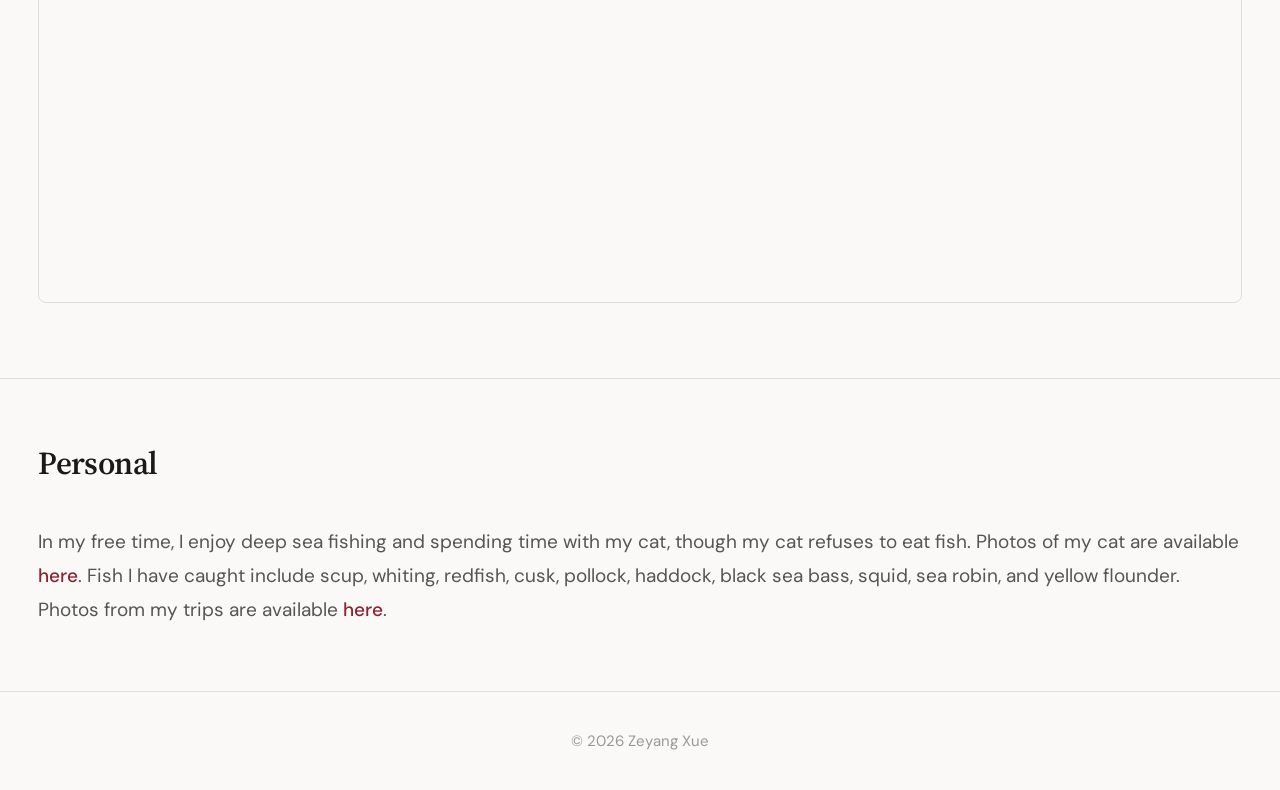
==== commit e62ed33f: "Update index.html" ====
--- a/index.html
+++ b/index.html
@@ -469,8 +469,8 @@
       <a href="#about">About</a>
       <a href="#research">Research</a>
       <a href="#teaching">Teaching</a>
+      <a href="#cv">CV</a>
       <a href="#personal">Personal</a>
-      <a href="#cv">CV</a>
     </div>
 
     <button class="hamburger" id="hamburger" aria-label="Menu">
@@ -631,15 +631,7 @@
   </div>
 </section>
 
-<!-- PERSONAL -->
-<section class="section" id="personal">
-  <h2 class="section-title">Personal</h2>
-  <p class="cv-note">
-      In my free time, I enjoy deep sea fishing and spending time with my cat, though my cat refuses to eat fish. Photos of my cat are
-    available <a href="https://www.dropbox.com/scl/fo/6ievquk23mcgldoxxexs7/AJ20_B0AMEtI6mY2mqwmj-g?rlkey=1yq5gdr9pxer3vbbxzcid6yx0&st=a0aueuc1&dl=0" target="_blank" rel="noopener">here</a>. Fish I have caught include scup, whiting, redfish, cusk, pollock,
-    haddock, black sea bass, squid, sea robin, and yellow flounder. Photos from my trips are available <a href="https://www.dropbox.com/scl/fo/m7g95zv22vte8dal54jw1/AK_bNwlKEPSuT_WOQ_7Ku_A?rlkey=3tjymo9abrxxh8dyj6baaok5m&st=ez4dk2xa&dl=0" target="_blank" rel="noopener">here</a>.
-  </p>
-</section>
+
 
 <!-- CV -->
 <section class="section" id="cv">
@@ -655,7 +647,15 @@
   </iframe>
 </section>
 
-
+<!-- PERSONAL -->
+<section class="section" id="personal">
+  <h2 class="section-title">Personal</h2>
+  <p class="cv-note">
+      In my free time, I enjoy deep sea fishing and spending time with my cat, though my cat refuses to eat fish. Photos of my cat are
+    available <a href="https://www.dropbox.com/scl/fo/6ievquk23mcgldoxxexs7/AJ20_B0AMEtI6mY2mqwmj-g?rlkey=1yq5gdr9pxer3vbbxzcid6yx0&st=a0aueuc1&dl=0" target="_blank" rel="noopener">here</a>. Fish I have caught include scup, whiting, redfish, cusk, pollock,
+    haddock, black sea bass, squid, sea robin, and yellow flounder. Photos from my trips are available <a href="https://www.dropbox.com/scl/fo/m7g95zv22vte8dal54jw1/AK_bNwlKEPSuT_WOQ_7Ku_A?rlkey=3tjymo9abrxxh8dyj6baaok5m&st=ez4dk2xa&dl=0" target="_blank" rel="noopener">here</a>.
+  </p>
+</section>
 
 <!-- FOOTER -->
 <footer>
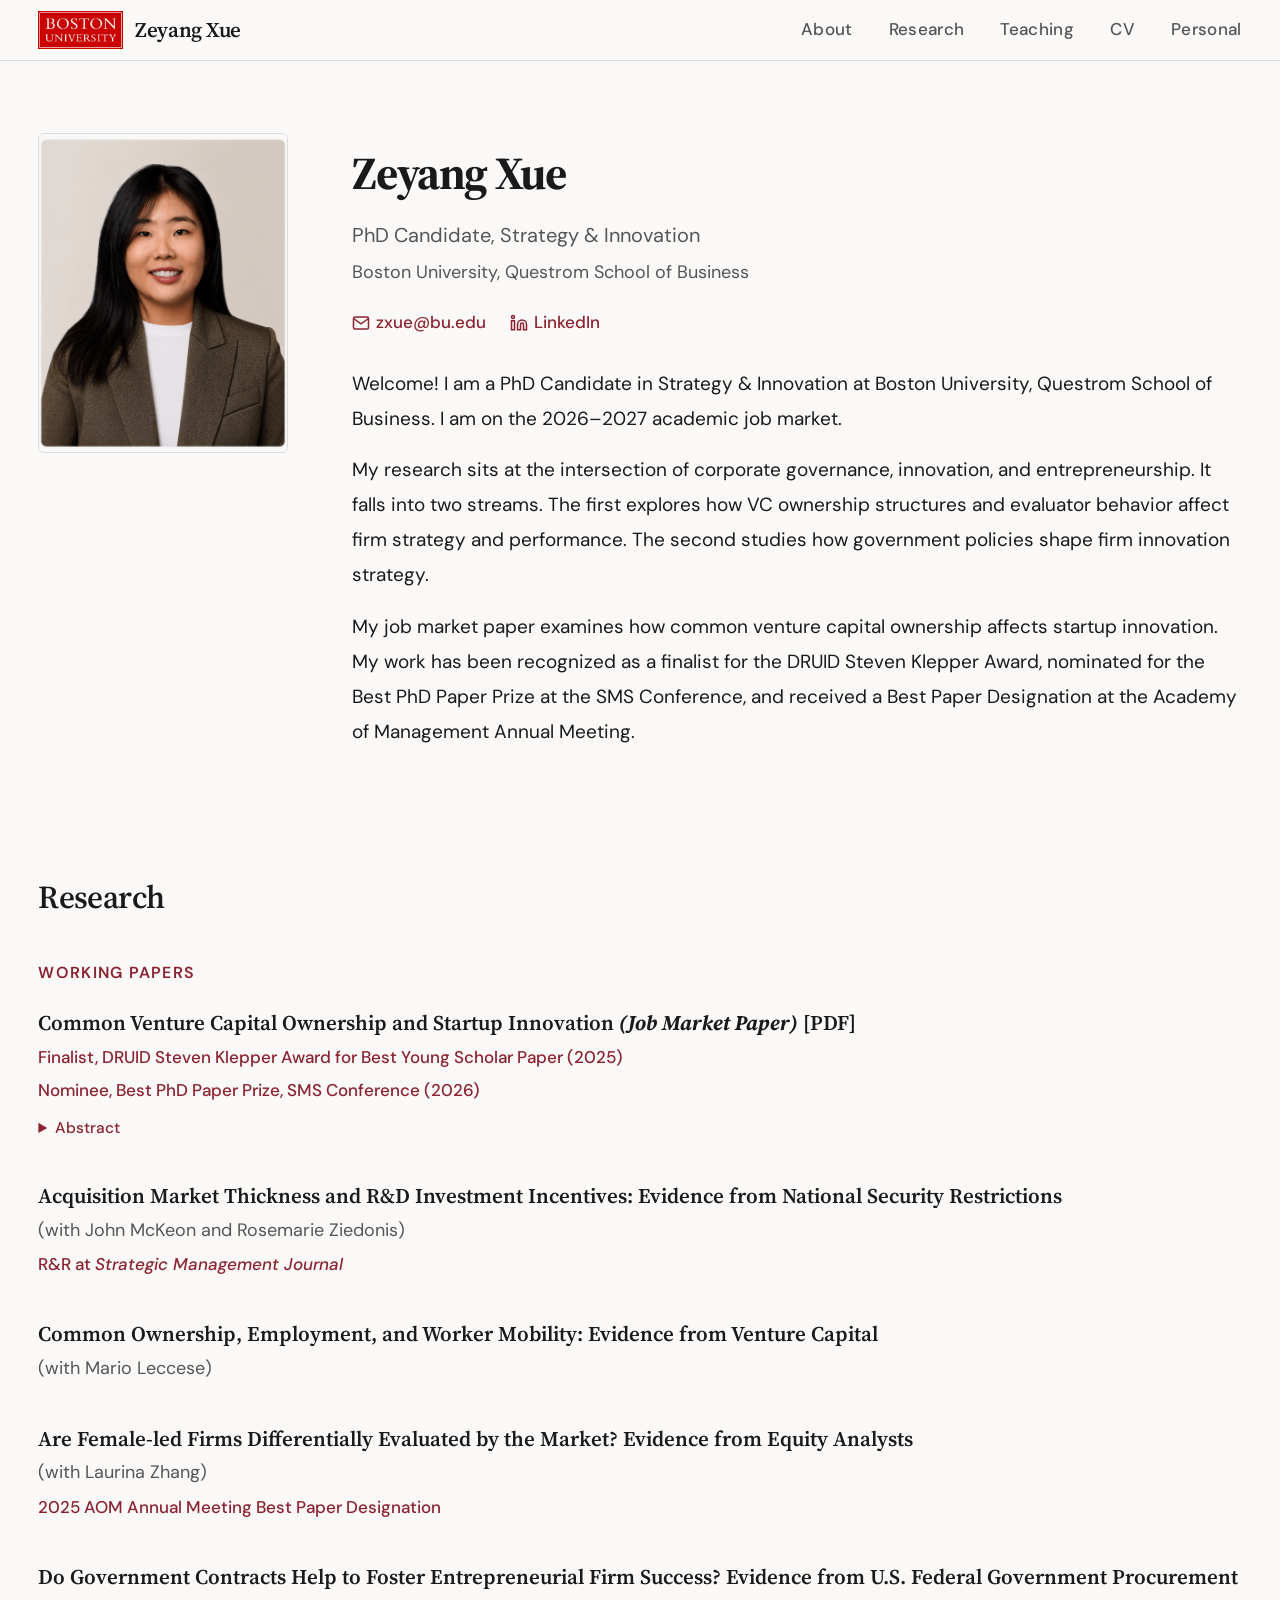
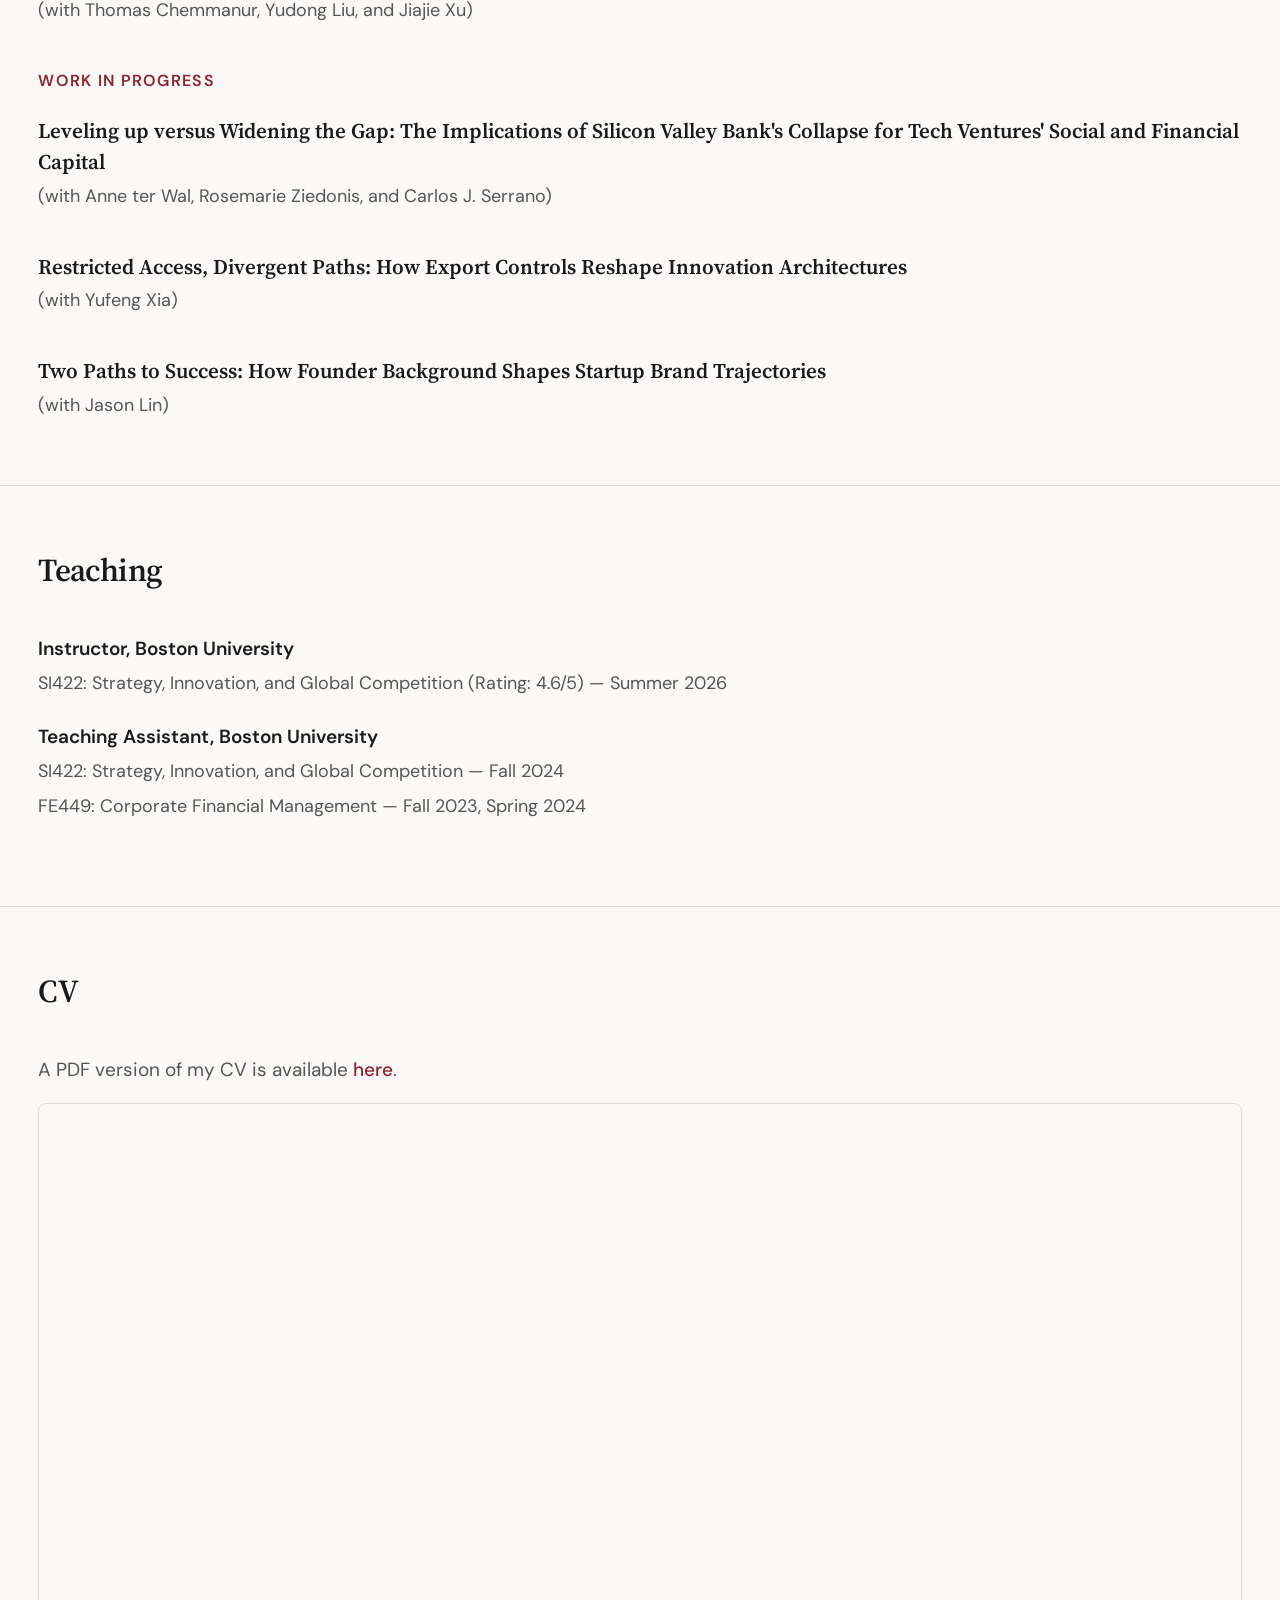
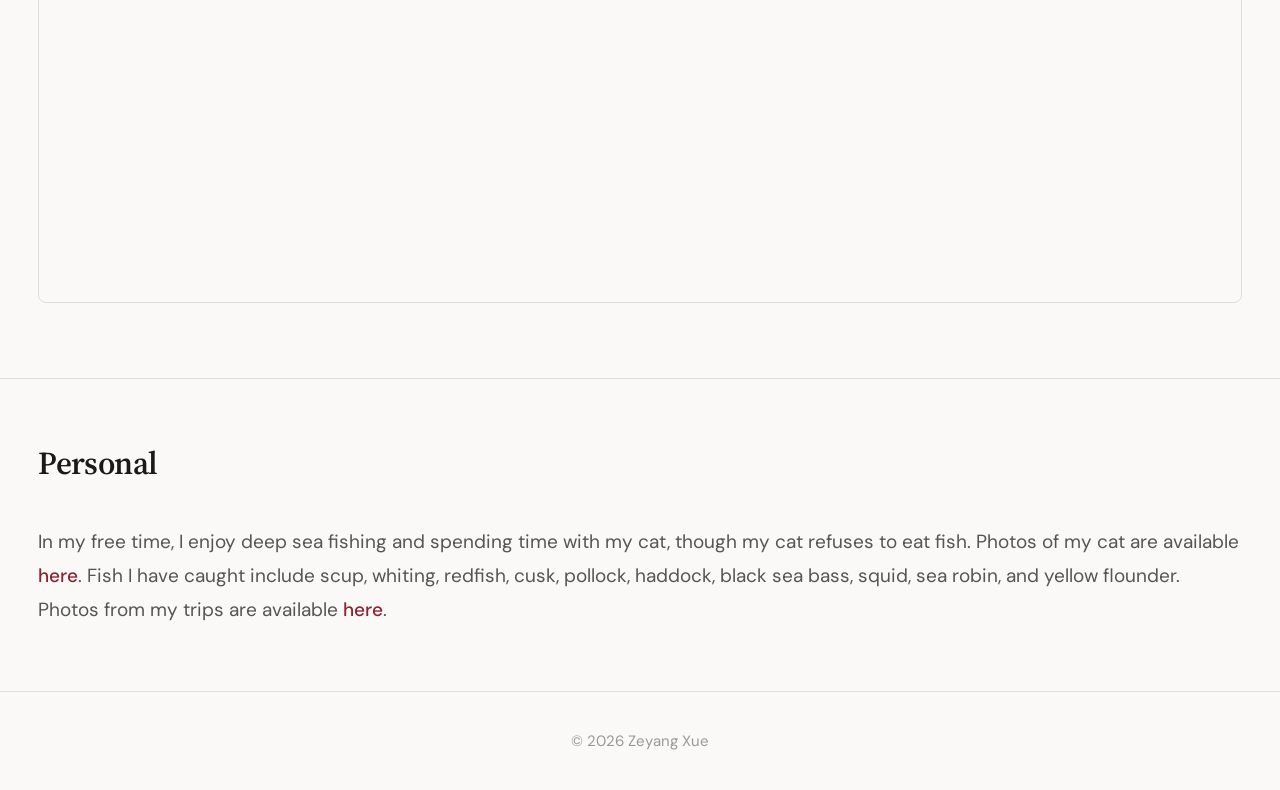
==== commit f9f9cce3: "Update index.html" ====
--- a/index.html
+++ b/index.html
@@ -540,7 +540,9 @@
 
   <div class="paper">
     <div class="paper-title">
-      Common Venture Capital Ownership and Startup Innovation <strong><em>(Job Market Paper)</em></strong>
+  Common Venture Capital Ownership and Startup Innovation
+  <strong><em>(Job Market Paper)</em></strong>
+  <a href="assets/jmp.pdf" target="_blank">[PDF]</a>
     </div>
 
     <div class="paper-awards">
